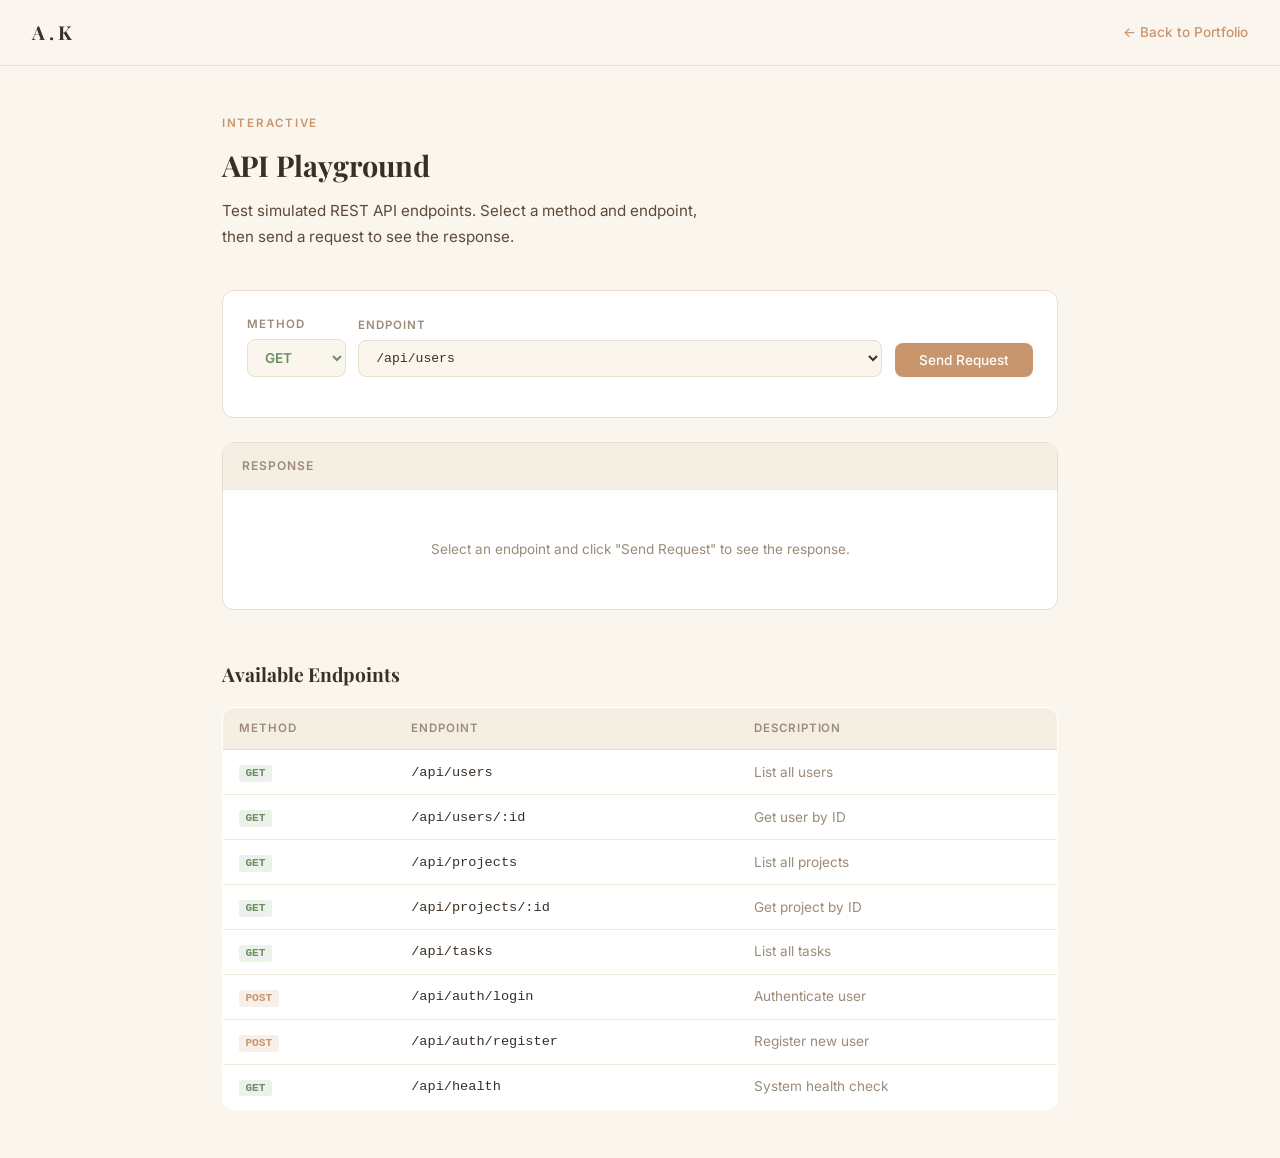
==== api-playground.html @ 0a369c29 "api ground for api" ====
<!DOCTYPE html>
<html lang="en">
<head>
  <meta charset="UTF-8" />
  <meta name="viewport" content="width=device-width, initial-scale=1.0" />
  <title>API Playground — Asit Kumar</title>
  <meta name="description" content="Interactive API playground simulating backend endpoints." />
  <meta name="theme-color" content="#C8956C" />

  <link rel="icon" type="image/png" sizes="32x32" href="assets/faviconlogo.png" />
  <link rel="preconnect" href="https://fonts.googleapis.com" />
  <link rel="preconnect" href="https://fonts.gstatic.com" crossorigin />
  <link href="https://fonts.googleapis.com/css2?family=Playfair+Display:wght@400;600;700&family=Inter:wght@300;400;500;600;700&display=swap" rel="stylesheet" />

  <style>
    :root {
      --cream: #FAF6EE;
      --ivory: #F8F1E4;
      --bg-primary: #FAF6EE;
      --bg-cream: #F5EFE3;
      --text-primary: #3B2F25;
      --text-secondary: #5C4A3A;
      --text-muted: #9C8B7A;
      --accent: #C8956C;
      --accent-hover: #A87650;
      --border: #E8DFD1;
      --border-light: #F0E9DC;
      --green: #6B8F5E;
      --red: #C75B5B;
      --yellow: #D4A843;
      --shadow-sm: 0 1px 3px rgba(92, 64, 51, 0.06);
      --shadow-md: 0 4px 12px rgba(92, 64, 51, 0.08);
      --radius: 12px;
      --radius-sm: 8px;
      --font-heading: 'Playfair Display', Georgia, serif;
      --font-body: 'Inter', -apple-system, BlinkMacSystemFont, sans-serif;
      --font-mono: 'SF Mono', 'Cascadia Code', 'Fira Code', monospace;
    }

    *, *::before, *::after { margin: 0; padding: 0; box-sizing: border-box; }

    body {
      background: var(--bg-primary);
      color: var(--text-primary);
      font-family: var(--font-body);
      line-height: 1.7;
      -webkit-font-smoothing: antialiased;
    }

    /* Nav */
    .nav {
      display: flex;
      justify-content: space-between;
      align-items: center;
      padding: 1rem 2rem;
      border-bottom: 1px solid var(--border);
      background: rgba(250, 246, 238, 0.9);
      backdrop-filter: blur(12px);
      position: sticky;
      top: 0;
      z-index: 10;
    }

    .nav-logo {
      font-family: var(--font-heading);
      font-weight: 700;
      font-size: 1.2rem;
      color: var(--text-primary);
      text-decoration: none;
    }

    .nav-back {
      font-size: 0.85rem;
      color: var(--accent);
      text-decoration: none;
      font-weight: 500;
      transition: color 0.2s;
    }

    .nav-back:hover { color: var(--accent-hover); }

    /* Layout */
    .container {
      max-width: 900px;
      margin: 0 auto;
      padding: 3rem 2rem;
    }

    .page-title {
      font-family: var(--font-heading);
      font-size: 1.8rem;
      margin-bottom: 0.5rem;
    }

    .page-desc {
      color: var(--text-secondary);
      font-size: 0.95rem;
      margin-bottom: 2.5rem;
      max-width: 500px;
    }

    .page-label {
      font-size: 0.72rem;
      font-weight: 600;
      letter-spacing: 0.15em;
      text-transform: uppercase;
      color: var(--accent);
      margin-bottom: 0.5rem;
    }

    /* Playground */
    .playground {
      display: grid;
      grid-template-columns: 1fr;
      gap: 1.5rem;
    }

    .controls {
      background: #fff;
      border: 1px solid var(--border);
      border-radius: var(--radius);
      padding: 1.5rem;
    }

    .controls-row {
      display: flex;
      gap: 0.8rem;
      margin-bottom: 1rem;
      flex-wrap: wrap;
      align-items: flex-end;
    }

    .control-group {
      display: flex;
      flex-direction: column;
      gap: 0.3rem;
    }

    .control-group label {
      font-size: 0.72rem;
      font-weight: 600;
      color: var(--text-muted);
      text-transform: uppercase;
      letter-spacing: 0.08em;
    }

    .method-select {
      padding: 0.55rem 0.8rem;
      border: 1px solid var(--border);
      border-radius: var(--radius-sm);
      background: var(--bg-primary);
      font-family: var(--font-body);
      font-size: 0.85rem;
      font-weight: 600;
      color: var(--green);
      outline: none;
      cursor: pointer;
      min-width: 90px;
    }

    .method-select:focus { border-color: var(--accent); }

    .endpoint-select {
      padding: 0.55rem 0.8rem;
      border: 1px solid var(--border);
      border-radius: var(--radius-sm);
      background: var(--bg-primary);
      font-family: var(--font-mono);
      font-size: 0.82rem;
      color: var(--text-primary);
      outline: none;
      cursor: pointer;
      flex: 1;
      min-width: 220px;
    }

    .endpoint-select:focus { border-color: var(--accent); }

    .send-btn {
      padding: 0.55rem 1.5rem;
      background: var(--accent);
      color: #fff;
      border: none;
      border-radius: var(--radius-sm);
      font-family: var(--font-body);
      font-size: 0.85rem;
      font-weight: 500;
      cursor: pointer;
      transition: background 0.2s;
    }

    .send-btn:hover { background: var(--accent-hover); }
    .send-btn:disabled { opacity: 0.6; cursor: not-allowed; }

    /* Request Body */
    .body-section {
      margin-top: 0.5rem;
    }

    .body-section label {
      display: block;
      font-size: 0.72rem;
      font-weight: 600;
      color: var(--text-muted);
      text-transform: uppercase;
      letter-spacing: 0.08em;
      margin-bottom: 0.3rem;
    }

    .body-textarea {
      width: 100%;
      min-height: 80px;
      padding: 0.8rem;
      border: 1px solid var(--border);
      border-radius: var(--radius-sm);
      background: var(--bg-primary);
      font-family: var(--font-mono);
      font-size: 0.8rem;
      color: var(--text-primary);
      resize: vertical;
      outline: none;
      line-height: 1.5;
    }

    .body-textarea:focus { border-color: var(--accent); }

    /* Response */
    .response-panel {
      background: #fff;
      border: 1px solid var(--border);
      border-radius: var(--radius);
      overflow: hidden;
    }

    .response-header {
      display: flex;
      justify-content: space-between;
      align-items: center;
      padding: 0.8rem 1.2rem;
      border-bottom: 1px solid var(--border-light);
      background: var(--bg-cream);
    }

    .response-header-label {
      font-size: 0.75rem;
      font-weight: 600;
      color: var(--text-muted);
      text-transform: uppercase;
      letter-spacing: 0.08em;
    }

    .response-meta {
      display: flex;
      gap: 0.8rem;
      align-items: center;
    }

    .status-code {
      font-size: 0.75rem;
      font-weight: 700;
      padding: 0.15rem 0.5rem;
      border-radius: 4px;
      font-family: var(--font-mono);
    }

    .status-2xx { background: rgba(107, 143, 94, 0.12); color: var(--green); }
    .status-4xx { background: rgba(212, 168, 67, 0.12); color: var(--yellow); }
    .status-5xx { background: rgba(199, 91, 91, 0.12); color: var(--red); }

    .response-time {
      font-size: 0.72rem;
      color: var(--text-muted);
      font-family: var(--font-mono);
    }

    .response-body {
      padding: 1.2rem;
      max-height: 400px;
      overflow-y: auto;
    }

    .response-body pre {
      font-family: var(--font-mono);
      font-size: 0.8rem;
      line-height: 1.6;
      color: var(--text-primary);
      white-space: pre-wrap;
      word-break: break-all;
    }

    .response-empty {
      padding: 3rem 1.5rem;
      text-align: center;
      color: var(--text-muted);
      font-size: 0.85rem;
    }

    /* JSON Syntax */
    .json-key { color: var(--accent-hover); }
    .json-string { color: var(--green); }
    .json-number { color: #8B6FC0; }
    .json-bool { color: var(--red); }
    .json-null { color: var(--text-muted); }

    /* Endpoints List */
    .endpoints-list {
      margin-top: 3rem;
    }

    .endpoints-title {
      font-family: var(--font-heading);
      font-size: 1.2rem;
      margin-bottom: 1rem;
    }

    .endpoint-table {
      width: 100%;
      border: 1px solid var(--border);
      border-radius: var(--radius);
      overflow: hidden;
      border-collapse: collapse;
      background: #fff;
    }

    .endpoint-table th {
      text-align: left;
      padding: 0.7rem 1rem;
      background: var(--bg-cream);
      font-size: 0.72rem;
      font-weight: 600;
      color: var(--text-muted);
      text-transform: uppercase;
      letter-spacing: 0.08em;
      border-bottom: 1px solid var(--border);
    }

    .endpoint-table td {
      padding: 0.65rem 1rem;
      border-bottom: 1px solid var(--border-light);
      font-size: 0.85rem;
    }

    .endpoint-table tr:last-child td { border-bottom: none; }

    .method-badge {
      font-size: 0.7rem;
      font-weight: 700;
      padding: 0.15rem 0.4rem;
      border-radius: 3px;
      font-family: var(--font-mono);
    }

    .method-get { background: rgba(107, 143, 94, 0.12); color: var(--green); }
    .method-post { background: rgba(200, 149, 108, 0.15); color: var(--accent); }
    .method-put { background: rgba(139, 111, 192, 0.12); color: #8B6FC0; }
    .method-delete { background: rgba(199, 91, 91, 0.12); color: var(--red); }

    .endpoint-path {
      font-family: var(--font-mono);
      font-size: 0.82rem;
      color: var(--text-primary);
    }

    .endpoint-desc {
      color: var(--text-muted);
      font-size: 0.82rem;
    }

    /* Loading */
    .loading-dots::after {
      content: '';
      animation: dots 1.2s steps(4) infinite;
    }

    @keyframes dots {
      0% { content: ''; }
      25% { content: '.'; }
      50% { content: '..'; }
      75% { content: '...'; }
    }

    /* Responsive */
    @media (max-width: 600px) {
      .container { padding: 2rem 1.2rem; }
      .controls-row { flex-direction: column; }
      .endpoint-select { min-width: 100%; }
      .endpoint-table { font-size: 0.8rem; }
      .endpoint-table th, .endpoint-table td { padding: 0.5rem 0.6rem; }
    }
  </style>
</head>
<body>

  <nav class="nav">
    <a href="index.html" class="nav-logo">A . K</a>
    <a href="index.html" class="nav-back">&larr; Back to Portfolio</a>
  </nav>

  <div class="container">
    <p class="page-label">Interactive</p>
    <h1 class="page-title">API Playground</h1>
    <p class="page-desc">Test simulated REST API endpoints. Select a method and endpoint, then send a request to see the response.</p>

    <div class="playground">
      <!-- Controls -->
      <div class="controls">
        <div class="controls-row">
          <div class="control-group">
            <label for="api-method">Method</label>
            <select id="api-method" class="method-select">
              <option value="GET">GET</option>
              <option value="POST">POST</option>
              <option value="PUT">PUT</option>
              <option value="DELETE">DELETE</option>
            </select>
          </div>
          <div class="control-group" style="flex:1;">
            <label for="api-endpoint">Endpoint</label>
            <select id="api-endpoint" class="endpoint-select">
              <option value="/api/users">/api/users</option>
              <option value="/api/users/:id">/api/users/:id</option>
              <option value="/api/projects">/api/projects</option>
              <option value="/api/projects/:id">/api/projects/:id</option>
              <option value="/api/tasks">/api/tasks</option>
              <option value="/api/auth/login">/api/auth/login</option>
              <option value="/api/auth/register">/api/auth/register</option>
              <option value="/api/health">/api/health</option>
            </select>
          </div>
          <button class="send-btn" id="send-btn">Send Request</button>
        </div>
        <div class="body-section" id="body-section" style="display:none;">
          <label for="request-body">Request Body (JSON)</label>
          <textarea class="body-textarea" id="request-body" placeholder='{ "key": "value" }'></textarea>
        </div>
      </div>

      <!-- Response -->
      <div class="response-panel">
        <div class="response-header">
          <span class="response-header-label">Response</span>
          <div class="response-meta" id="response-meta" style="display:none;">
            <span class="status-code" id="status-code"></span>
            <span class="response-time" id="response-time"></span>
          </div>
        </div>
        <div id="response-body">
          <div class="response-empty" id="response-empty">
            Select an endpoint and click "Send Request" to see the response.
          </div>
        </div>
      </div>
    </div>

    <!-- Available Endpoints -->
    <div class="endpoints-list">
      <h2 class="endpoints-title">Available Endpoints</h2>
      <table class="endpoint-table">
        <thead>
          <tr>
            <th>Method</th>
            <th>Endpoint</th>
            <th>Description</th>
          </tr>
        </thead>
        <tbody>
          <tr>
            <td><span class="method-badge method-get">GET</span></td>
            <td class="endpoint-path">/api/users</td>
            <td class="endpoint-desc">List all users</td>
          </tr>
          <tr>
            <td><span class="method-badge method-get">GET</span></td>
            <td class="endpoint-path">/api/users/:id</td>
            <td class="endpoint-desc">Get user by ID</td>
          </tr>
          <tr>
            <td><span class="method-badge method-get">GET</span></td>
            <td class="endpoint-path">/api/projects</td>
            <td class="endpoint-desc">List all projects</td>
          </tr>
          <tr>
            <td><span class="method-badge method-get">GET</span></td>
            <td class="endpoint-path">/api/projects/:id</td>
            <td class="endpoint-desc">Get project by ID</td>
          </tr>
          <tr>
            <td><span class="method-badge method-get">GET</span></td>
            <td class="endpoint-path">/api/tasks</td>
            <td class="endpoint-desc">List all tasks</td>
          </tr>
          <tr>
            <td><span class="method-badge method-post">POST</span></td>
            <td class="endpoint-path">/api/auth/login</td>
            <td class="endpoint-desc">Authenticate user</td>
          </tr>
          <tr>
            <td><span class="method-badge method-post">POST</span></td>
            <td class="endpoint-path">/api/auth/register</td>
            <td class="endpoint-desc">Register new user</td>
          </tr>
          <tr>
            <td><span class="method-badge method-get">GET</span></td>
            <td class="endpoint-path">/api/health</td>
            <td class="endpoint-desc">System health check</td>
          </tr>
        </tbody>
      </table>
    </div>
  </div>

  <script>
    (function() {
      'use strict';

      const methodSelect = document.getElementById('api-method');
      const endpointSelect = document.getElementById('api-endpoint');
      const sendBtn = document.getElementById('send-btn');
      const bodySection = document.getElementById('body-section');
      const requestBody = document.getElementById('request-body');
      const responseBody = document.getElementById('response-body');
      const responseMeta = document.getElementById('response-meta');
      const statusCodeEl = document.getElementById('status-code');
      const responseTimeEl = document.getElementById('response-time');
      const responseEmpty = document.getElementById('response-empty');

      // Show body textarea for POST/PUT
      methodSelect.addEventListener('change', () => {
        const method = methodSelect.value;
        bodySection.style.display = (method === 'POST' || method === 'PUT') ? 'block' : 'none';
      });

      // Simulated responses
      const mockData = {
        'GET /api/users': {
          status: 200,
          body: {
            success: true,
            count: 3,
            data: [
              { _id: "64a1b2c3d4e5f6a7b8c9d0e1", name: "Asit Kumar", email: "asit@example.com", role: "admin" },
              { _id: "64a1b2c3d4e5f6a7b8c9d0e2", name: "Priya Sharma", email: "priya@example.com", role: "user" },
              { _id: "64a1b2c3d4e5f6a7b8c9d0e3", name: "Rahul Singh", email: "rahul@example.com", role: "user" }
            ]
          }
        },
        'GET /api/users/:id': {
          status: 200,
          body: {
            success: true,
            data: { _id: "64a1b2c3d4e5f6a7b8c9d0e1", name: "Asit Kumar", email: "asit@example.com", role: "admin", createdAt: "2025-06-15T10:30:00.000Z" }
          }
        },
        'GET /api/projects': {
          status: 200,
          body: {
            success: true,
            count: 2,
            data: [
              { _id: "p001", title: "Task Management System", status: "active", owner: "64a1b2c3d4e5f6a7b8c9d0e1" },
              { _id: "p002", title: "EchoSphere Chat", status: "active", owner: "64a1b2c3d4e5f6a7b8c9d0e1" }
            ]
          }
        },
        'GET /api/projects/:id': {
          status: 200,
          body: {
            success: true,
            data: { _id: "p001", title: "Task Management System", description: "A scalable project management backend", status: "active", owner: "64a1b2c3d4e5f6a7b8c9d0e1", createdAt: "2025-08-10T08:00:00.000Z" }
          }
        },
        'GET /api/tasks': {
          status: 200,
          body: {
            success: true,
            count: 3,
            data: [
              { _id: "t001", title: "Setup JWT middleware", project: "p001", assignee: "64a1b2c3d4e5f6a7b8c9d0e1", priority: "high", status: "done" },
              { _id: "t002", title: "Write unit tests", project: "p001", assignee: "64a1b2c3d4e5f6a7b8c9d0e2", priority: "medium", status: "in_progress" },
              { _id: "t003", title: "Deploy to production", project: "p001", assignee: "64a1b2c3d4e5f6a7b8c9d0e1", priority: "high", status: "todo" }
            ]
          }
        },
        'POST /api/auth/login': {
          status: 200,
          body: {
            success: true,
            token: "eyJhbGciOiJIUzI1NiIsInR5cCI6IkpXVCJ9.eyJpZCI6IjY0YTFiMmMzZDRlNWY2YTdiOGM5ZDBlMSIsInJvbGUiOiJhZG1pbiIsImlhdCI6MTcwOTEyMzQ1Nn0.simulated_signature",
            user: { _id: "64a1b2c3d4e5f6a7b8c9d0e1", name: "Asit Kumar", role: "admin" }
          }
        },
        'POST /api/auth/register': {
          status: 201,
          body: {
            success: true,
            message: "User registered successfully",
            data: { _id: "64a1b2c3d4e5f6a7b8c9d0e4", name: "New User", email: "newuser@example.com", role: "user" }
          }
        },
        'GET /api/health': {
          status: 200,
          body: {
            status: "healthy",
            uptime: "72h 14m 32s",
            database: "connected",
            cache: "operational",
            timestamp: new Date().toISOString()
          }
        }
      };

      // Fallback responses for wrong methods
      const methodNotAllowed = {
        status: 405,
        body: { success: false, error: "Method Not Allowed" }
      };

      const notFound = {
        status: 404,
        body: { success: false, error: "Endpoint not found" }
      };

      function syntaxHighlight(json) {
        const str = JSON.stringify(json, null, 2);
        return str.replace(/("(\\u[a-zA-Z0-9]{4}|\\[^u]|[^\\"])*"(\s*:)?|\b(true|false|null)\b|-?\d+(?:\.\d*)?(?:[eE][+\-]?\d+)?)/g, function(match) {
          let cls = 'json-number';
          if (/^"/.test(match)) {
            if (/:$/.test(match)) {
              cls = 'json-key';
            } else {
              cls = 'json-string';
            }
          } else if (/true|false/.test(match)) {
            cls = 'json-bool';
          } else if (/null/.test(match)) {
            cls = 'json-null';
          }
          return '<span class="' + cls + '">' + match + '</span>';
        });
      }

      function getStatusClass(code) {
        if (code >= 200 && code < 300) return 'status-2xx';
        if (code >= 400 && code < 500) return 'status-4xx';
        return 'status-5xx';
      }

      sendBtn.addEventListener('click', () => {
        const method = methodSelect.value;
        const endpoint = endpointSelect.value;
        const key = method + ' ' + endpoint;

        sendBtn.disabled = true;
        sendBtn.textContent = 'Sending';
        responseBody.innerHTML = '<div class="response-empty"><span class="loading-dots">Processing request</span></div>';
        responseMeta.style.display = 'none';

        // Simulate network delay
        const delay = Math.floor(Math.random() * 300) + 100;

        setTimeout(() => {
          let response = mockData[key];

          if (!response) {
            // Check if endpoint exists with different method
            const getKey = 'GET ' + endpoint;
            const postKey = 'POST ' + endpoint;
            if (mockData[getKey] || mockData[postKey]) {
              response = methodNotAllowed;
            } else {
              response = notFound;
            }
          }

          const { status, body } = response;

          // Update status
          statusCodeEl.textContent = status;
          statusCodeEl.className = 'status-code ' + getStatusClass(status);
          responseTimeEl.textContent = delay + 'ms';
          responseMeta.style.display = 'flex';

          // Update body
          responseBody.innerHTML = '<div class="response-body"><pre>' + syntaxHighlight(body) + '</pre></div>';

          sendBtn.disabled = false;
          sendBtn.textContent = 'Send Request';
        }, delay);
      });

    })();
  </script>
</body>
</html>
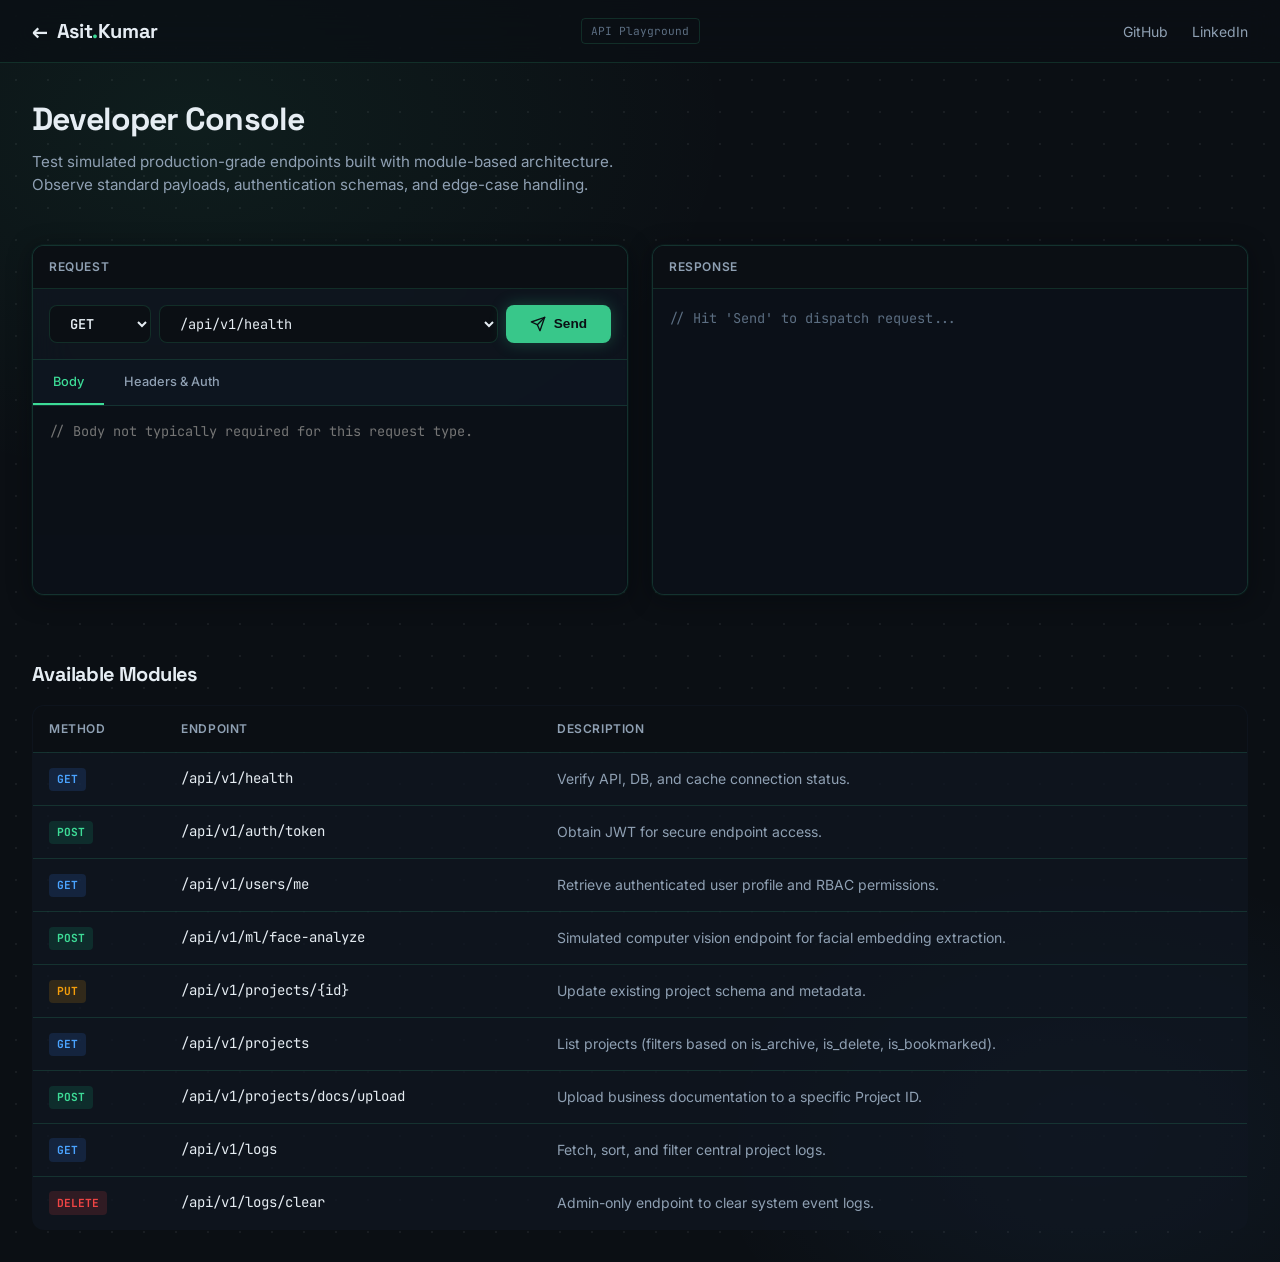
==== commit 1d824dfb: "Update api-playground.html chnages in the  api playground" ====
--- a/api-playground.html
+++ b/api-playground.html
@@ -1,50 +1,91 @@
 <!DOCTYPE html>
 <html lang="en">
+
 <head>
   <meta charset="UTF-8" />
   <meta name="viewport" content="width=device-width, initial-scale=1.0" />
   <title>API Playground — Asit Kumar</title>
-  <meta name="description" content="Interactive API playground simulating backend endpoints." />
-  <meta name="theme-color" content="#C8956C" />
-
-  <link rel="icon" type="image/png" sizes="32x32" href="assets/faviconlogo.png" />
+  <meta name="description"
+    content="Advanced interactive API playground simulating production-grade backend endpoints." />
+  <meta name="theme-color" content="#09090b" />
+  <meta name="color-scheme" content="dark" />
+
   <link rel="preconnect" href="https://fonts.googleapis.com" />
   <link rel="preconnect" href="https://fonts.gstatic.com" crossorigin />
-  <link href="https://fonts.googleapis.com/css2?family=Playfair+Display:wght@400;600;700&family=Inter:wght@300;400;500;600;700&display=swap" rel="stylesheet" />
+  <link
+    href="https://fonts.googleapis.com/css2?family=Inter:wght@400;500;600&family=JetBrains+Mono:wght@400;500&family=Space+Grotesk:wght@500;600;700&display=swap"
+    rel="stylesheet" />
 
   <style>
     :root {
-      --cream: #FAF6EE;
-      --ivory: #F8F1E4;
-      --bg-primary: #FAF6EE;
-      --bg-cream: #F5EFE3;
-      --text-primary: #3B2F25;
-      --text-secondary: #5C4A3A;
-      --text-muted: #9C8B7A;
-      --accent: #C8956C;
-      --accent-hover: #A87650;
-      --border: #E8DFD1;
-      --border-light: #F0E9DC;
-      --green: #6B8F5E;
-      --red: #C75B5B;
-      --yellow: #D4A843;
-      --shadow-sm: 0 1px 3px rgba(92, 64, 51, 0.06);
-      --shadow-md: 0 4px 12px rgba(92, 64, 51, 0.08);
+      --bg-base: #0B0F14;
+      --bg-surface: rgba(15, 22, 32, 0.75);
+      --bg-surface-hover: rgba(15, 22, 32, 0.9);
+      --bg-panel: rgba(11, 15, 20, 0.6);
+
+      --text-main: #E6EDF3;
+      --text-muted: #8FA0B3;
+      --text-subtle: #5C6E82;
+
+      --border-color: rgba(61,220,151,0.15);
+      --border-highlight: rgba(61,220,151,0.3);
+
+      --accent: #3DDC97;
+      --accent-hover: #32B87D;
+      --accent-glow: rgba(61,220,151,0.25);
+
+      --get: #4AA3FF;
+      --post: #3DDC97;
+      --put: #F59E0B;
+      --delete: #EF4444;
+
+      --font-sans: 'Inter', sans-serif;
+      --font-display: 'Space Grotesk', sans-serif;
+      --font-mono: 'JetBrains Mono', monospace;
+
       --radius: 12px;
       --radius-sm: 8px;
-      --font-heading: 'Playfair Display', Georgia, serif;
-      --font-body: 'Inter', -apple-system, BlinkMacSystemFont, sans-serif;
-      --font-mono: 'SF Mono', 'Cascadia Code', 'Fira Code', monospace;
-    }
-
-    *, *::before, *::after { margin: 0; padding: 0; box-sizing: border-box; }
+    }
+
+    * {
+      margin: 0;
+      padding: 0;
+      box-sizing: border-box;
+    }
 
     body {
-      background: var(--bg-primary);
-      color: var(--text-primary);
-      font-family: var(--font-body);
-      line-height: 1.7;
+      background-color: var(--bg-base);
+      color: var(--text-main);
+      font-family: var(--font-sans);
+      line-height: 1.5;
       -webkit-font-smoothing: antialiased;
+      background-image:
+        radial-gradient(ellipse 900px 600px at 15% 10%, rgba(61,220,151,0.07) 0%, transparent 60%),
+        radial-gradient(ellipse 700px 500px at 85% 90%, rgba(74,163,255,0.07) 0%, transparent 55%),
+        radial-gradient(circle 1px at center, rgba(255,255,255,0.06) 1px, transparent 0);
+      background-size: auto, auto, 32px 32px;
+      min-height: 100vh;
+      display: flex;
+      flex-direction: column;
+    }
+
+    /* Custom Scrollbar */
+    ::-webkit-scrollbar {
+      width: 8px;
+      height: 8px;
+    }
+
+    ::-webkit-scrollbar-track {
+      background: var(--bg-base);
+    }
+
+    ::-webkit-scrollbar-thumb {
+      background: var(--border-color);
+      border-radius: 4px;
+    }
+
+    ::-webkit-scrollbar-thumb:hover {
+      background: var(--border-highlight);
     }
 
     /* Nav */
@@ -53,409 +94,536 @@
       justify-content: space-between;
       align-items: center;
       padding: 1rem 2rem;
-      border-bottom: 1px solid var(--border);
-      background: rgba(250, 246, 238, 0.9);
-      backdrop-filter: blur(12px);
+      border-bottom: 1px solid var(--border-color);
+      background: rgba(11, 15, 20, 0.7);
+      backdrop-filter: blur(16px);
+      -webkit-backdrop-filter: blur(16px);
       position: sticky;
       top: 0;
-      z-index: 10;
+      z-index: 50;
     }
 
     .nav-logo {
-      font-family: var(--font-heading);
+      font-family: var(--font-display);
       font-weight: 700;
-      font-size: 1.2rem;
-      color: var(--text-primary);
+      font-size: 1.25rem;
+      color: var(--text-main);
       text-decoration: none;
-    }
-
-    .nav-back {
+      letter-spacing: -0.02em;
+    }
+
+    .nav-logo span {
+      color: var(--accent);
+    }
+
+    .nav-links {
+      display: flex;
+      gap: 1.5rem;
+      align-items: center;
+    }
+
+    .nav-link {
+      color: var(--text-muted);
+      text-decoration: none;
+      font-size: 0.875rem;
+      transition: color 0.2s;
+    }
+
+    .nav-link:hover {
+      color: var(--text-main);
+    }
+
+    /* Main Layout */
+    .container {
+      flex: 1;
+      max-width: 1400px;
+      margin: 0 auto;
+      padding: 2rem;
+      width: 100%;
+      display: flex;
+      flex-direction: column;
+      gap: 2rem;
+    }
+
+    .header-section {
+      margin-bottom: 1rem;
+    }
+
+    .title {
+      font-family: var(--font-display);
+      font-size: 2rem;
+      font-weight: 700;
+      margin-bottom: 0.5rem;
+      letter-spacing: -0.03em;
+    }
+
+    .subtitle {
+      color: var(--text-muted);
+      font-size: 0.95rem;
+      max-width: 600px;
+    }
+
+    /* Workspace Grid */
+    .workspace {
+      display: grid;
+      grid-template-columns: repeat(auto-fit, minmax(320px, 1fr));
+      gap: 1.5rem;
+      align-items: stretch;
+    }
+
+    .panel {
+      background: var(--bg-surface);
+      backdrop-filter: blur(20px);
+      -webkit-backdrop-filter: blur(20px);
+      border: 1px solid var(--border-color);
+      border-radius: var(--radius);
+      display: flex;
+      flex-direction: column;
+      overflow: hidden;
+      box-shadow: 0 4px 24px rgba(2,6,12,0.45), 0 0 0 1px rgba(61,220,151,0.06);
+      transition: transform 0.25s ease, box-shadow 0.25s ease;
+    }
+
+    .panel:hover {
+      box-shadow: 0 8px 32px rgba(2,6,12,0.6), 0 0 0 1px rgba(61,220,151,0.12);
+    }
+
+    .panel-header {
+      padding: 0.75rem 1rem;
+      border-bottom: 1px solid var(--border-color);
+      background: var(--bg-base);
+      display: flex;
+      justify-content: space-between;
+      align-items: center;
+    }
+
+    .panel-title {
+      font-size: 0.75rem;
+      font-weight: 600;
+      text-transform: uppercase;
+      letter-spacing: 0.05em;
+      color: var(--text-muted);
+    }
+
+    /* Request Panel */
+    .req-bar {
+      display: flex;
+      flex-wrap: wrap;
+      padding: 1rem;
+      gap: 0.5rem;
+      border-bottom: 1px solid var(--border-color);
+    }
+
+    .method-select {
+      background: var(--bg-base);
+      color: var(--text-main);
+      border: 1px solid var(--border-color);
+      padding: 0.5rem 1rem;
+      border-radius: var(--radius-sm);
+      font-family: var(--font-mono);
+      font-weight: 600;
       font-size: 0.85rem;
-      color: var(--accent);
-      text-decoration: none;
-      font-weight: 500;
-      transition: color 0.2s;
-    }
-
-    .nav-back:hover { color: var(--accent-hover); }
-
-    /* Layout */
-    .container {
-      max-width: 900px;
-      margin: 0 auto;
-      padding: 3rem 2rem;
-    }
-
-    .page-title {
-      font-family: var(--font-heading);
-      font-size: 1.8rem;
-      margin-bottom: 0.5rem;
-    }
-
-    .page-desc {
-      color: var(--text-secondary);
-      font-size: 0.95rem;
-      margin-bottom: 2.5rem;
-      max-width: 500px;
-    }
-
-    .page-label {
-      font-size: 0.72rem;
-      font-weight: 600;
-      letter-spacing: 0.15em;
-      text-transform: uppercase;
-      color: var(--accent);
-      margin-bottom: 0.5rem;
-    }
-
-    /* Playground */
-    .playground {
-      display: grid;
-      grid-template-columns: 1fr;
-      gap: 1.5rem;
-    }
-
-    .controls {
-      background: #fff;
-      border: 1px solid var(--border);
-      border-radius: var(--radius);
-      padding: 1.5rem;
-    }
-
-    .controls-row {
-      display: flex;
-      gap: 0.8rem;
-      margin-bottom: 1rem;
-      flex-wrap: wrap;
-      align-items: flex-end;
-    }
-
-    .control-group {
-      display: flex;
-      flex-direction: column;
-      gap: 0.3rem;
-    }
-
-    .control-group label {
-      font-size: 0.72rem;
-      font-weight: 600;
-      color: var(--text-muted);
-      text-transform: uppercase;
-      letter-spacing: 0.08em;
-    }
-
-    .method-select {
-      padding: 0.55rem 0.8rem;
-      border: 1px solid var(--border);
-      border-radius: var(--radius-sm);
-      background: var(--bg-primary);
-      font-family: var(--font-body);
-      font-size: 0.85rem;
-      font-weight: 600;
-      color: var(--green);
       outline: none;
       cursor: pointer;
-      min-width: 90px;
-    }
-
-    .method-select:focus { border-color: var(--accent); }
+    }
+
+    .method-select:focus {
+      border-color: var(--accent);
+    }
 
     .endpoint-select {
-      padding: 0.55rem 0.8rem;
-      border: 1px solid var(--border);
+      flex: 1;
+      background: var(--bg-base);
+      color: var(--text-main);
+      border: 1px solid var(--border-color);
+      padding: 0.5rem 1rem;
       border-radius: var(--radius-sm);
-      background: var(--bg-primary);
       font-family: var(--font-mono);
-      font-size: 0.82rem;
-      color: var(--text-primary);
+      font-size: 0.85rem;
       outline: none;
       cursor: pointer;
+    }
+
+    .endpoint-select:focus {
+      border-color: var(--accent);
+      box-shadow: 0 0 0 2px var(--accent-glow);
+    }
+
+    .btn-send {
+      background: color-mix(in srgb, var(--accent) 90%, transparent);
+      color: #0B0F14;
+      border: none;
+      padding: 0 1.5rem;
+      border-radius: var(--radius-sm);
+      font-weight: 700;
+      font-size: 0.85rem;
+      cursor: pointer;
+      transition: all 0.2s ease;
+      display: flex;
+      align-items: center;
+      gap: 0.5rem;
+      box-shadow: 0 0 16px var(--accent-glow);
+    }
+
+    .btn-send:hover {
+      background: var(--accent);
+      box-shadow: 0 0 24px rgba(61,220,151,0.4);
+      transform: translateY(-1px);
+    }
+
+    .btn-send:disabled {
+      opacity: 0.7;
+      cursor: not-allowed;
+    }
+
+    /* Tabs */
+    .tabs {
+      display: flex;
+      border-bottom: 1px solid var(--border-color);
+      background: var(--bg-surface);
+    }
+
+    .tab {
+      padding: 0.75rem 1.25rem;
+      font-size: 0.8rem;
+      color: var(--text-muted);
+      cursor: pointer;
+      border-bottom: 2px solid transparent;
+      transition: all 0.2s;
+      font-weight: 500;
+    }
+
+    .tab.active {
+      color: var(--accent);
+      border-bottom-color: var(--accent);
+    }
+
+    .tab:hover:not(.active) {
+      color: var(--text-main);
+    }
+
+    .tab-content {
+      padding: 1rem;
       flex: 1;
-      min-width: 220px;
-    }
-
-    .endpoint-select:focus { border-color: var(--accent); }
-
-    .send-btn {
-      padding: 0.55rem 1.5rem;
-      background: var(--accent);
-      color: #fff;
+      display: none;
+      background: var(--bg-panel);
+    }
+
+    .tab-content.active {
+      display: block;
+    }
+
+    .editor {
+      width: 100%;
+      height: 150px;
+      background: transparent;
+      color: var(--text-main);
       border: none;
+      font-family: var(--font-mono);
+      font-size: 0.85rem;
+      resize: none;
+      outline: none;
+    }
+
+    /* Auth Input */
+    .auth-row {
+      display: flex;
+      align-items: center;
+      gap: 1rem;
+      margin-bottom: 0.5rem;
+    }
+
+    .auth-row label {
+      font-size: 0.8rem;
+      color: var(--text-muted);
+      font-family: var(--font-mono);
+    }
+
+    .auth-input {
+      flex: 1;
+      background: var(--bg-surface);
+      border: 1px solid var(--border-color);
+      padding: 0.5rem;
       border-radius: var(--radius-sm);
-      font-family: var(--font-body);
-      font-size: 0.85rem;
-      font-weight: 500;
-      cursor: pointer;
-      transition: background 0.2s;
-    }
-
-    .send-btn:hover { background: var(--accent-hover); }
-    .send-btn:disabled { opacity: 0.6; cursor: not-allowed; }
-
-    /* Request Body */
-    .body-section {
-      margin-top: 0.5rem;
-    }
-
-    .body-section label {
-      display: block;
-      font-size: 0.72rem;
-      font-weight: 600;
-      color: var(--text-muted);
-      text-transform: uppercase;
-      letter-spacing: 0.08em;
-      margin-bottom: 0.3rem;
-    }
-
-    .body-textarea {
-      width: 100%;
-      min-height: 80px;
-      padding: 0.8rem;
-      border: 1px solid var(--border);
-      border-radius: var(--radius-sm);
-      background: var(--bg-primary);
+      color: var(--text-main);
       font-family: var(--font-mono);
       font-size: 0.8rem;
-      color: var(--text-primary);
-      resize: vertical;
       outline: none;
-      line-height: 1.5;
-    }
-
-    .body-textarea:focus { border-color: var(--accent); }
-
-    /* Response */
-    .response-panel {
-      background: #fff;
-      border: 1px solid var(--border);
+    }
+
+    /* Response Panel */
+    .res-meta {
+      display: flex;
+      gap: 1rem;
+      align-items: center;
+      font-family: var(--font-mono);
+      font-size: 0.8rem;
+    }
+
+    .meta-item {
+      display: flex;
+      align-items: center;
+      gap: 0.35rem;
+    }
+
+    .meta-label {
+      color: var(--text-subtle);
+    }
+
+    .status-2xx {
+      color: var(--accent);
+    }
+
+    .status-4xx {
+      color: var(--put);
+    }
+
+    .status-5xx {
+      color: var(--delete);
+    }
+
+    .res-body {
+      padding: 1rem;
+      background: var(--bg-panel);
+      flex: 1;
+      overflow-y: auto;
+      max-height: 400px;
+    }
+
+    pre {
+      font-family: var(--font-mono);
+      font-size: 0.85rem;
+      margin: 0;
+      white-space: pre-wrap;
+      word-wrap: break-word;
+    }
+
+    /* JSON Highlighting */
+    .string {
+      color: #a5b4fc;
+    }
+
+    .number {
+      color: #fca5a5;
+    }
+
+    .boolean {
+      color: #fcd34d;
+    }
+
+    .null {
+      color: var(--text-subtle);
+    }
+
+    .key {
+      color: #86efac;
+    }
+
+    /* Endpoints Table */
+    .docs-section {
+      margin-top: 2rem;
+      overflow-x: auto;
+    }
+
+    .docs-table {
+      width: 100%;
+      border-collapse: collapse;
+      background: var(--bg-surface);
       border-radius: var(--radius);
       overflow: hidden;
-    }
-
-    .response-header {
-      display: flex;
-      justify-content: space-between;
-      align-items: center;
-      padding: 0.8rem 1.2rem;
-      border-bottom: 1px solid var(--border-light);
-      background: var(--bg-cream);
-    }
-
-    .response-header-label {
+      border: 1px solid var(--border-color);
+    }
+
+    .docs-table th,
+    .docs-table td {
+      padding: 0.875rem 1rem;
+      text-align: left;
+      border-bottom: 1px solid var(--border-color);
+    }
+
+    .docs-table th {
+      background: var(--bg-base);
       font-size: 0.75rem;
+      text-transform: uppercase;
+      letter-spacing: 0.05em;
+      color: var(--text-muted);
       font-weight: 600;
-      color: var(--text-muted);
-      text-transform: uppercase;
-      letter-spacing: 0.08em;
-    }
-
-    .response-meta {
-      display: flex;
-      gap: 0.8rem;
-      align-items: center;
-    }
-
-    .status-code {
-      font-size: 0.75rem;
-      font-weight: 700;
-      padding: 0.15rem 0.5rem;
+    }
+
+    .docs-table td {
+      font-size: 0.875rem;
+    }
+
+    .docs-table tr:last-child td {
+      border-bottom: none;
+    }
+
+    .badge {
+      display: inline-block;
+      padding: 0.2rem 0.5rem;
       border-radius: 4px;
-      font-family: var(--font-mono);
-    }
-
-    .status-2xx { background: rgba(107, 143, 94, 0.12); color: var(--green); }
-    .status-4xx { background: rgba(212, 168, 67, 0.12); color: var(--yellow); }
-    .status-5xx { background: rgba(199, 91, 91, 0.12); color: var(--red); }
-
-    .response-time {
-      font-size: 0.72rem;
-      color: var(--text-muted);
-      font-family: var(--font-mono);
-    }
-
-    .response-body {
-      padding: 1.2rem;
-      max-height: 400px;
-      overflow-y: auto;
-    }
-
-    .response-body pre {
-      font-family: var(--font-mono);
-      font-size: 0.8rem;
-      line-height: 1.6;
-      color: var(--text-primary);
-      white-space: pre-wrap;
-      word-break: break-all;
-    }
-
-    .response-empty {
-      padding: 3rem 1.5rem;
-      text-align: center;
-      color: var(--text-muted);
-      font-size: 0.85rem;
-    }
-
-    /* JSON Syntax */
-    .json-key { color: var(--accent-hover); }
-    .json-string { color: var(--green); }
-    .json-number { color: #8B6FC0; }
-    .json-bool { color: var(--red); }
-    .json-null { color: var(--text-muted); }
-
-    /* Endpoints List */
-    .endpoints-list {
-      margin-top: 3rem;
-    }
-
-    .endpoints-title {
-      font-family: var(--font-heading);
-      font-size: 1.2rem;
-      margin-bottom: 1rem;
-    }
-
-    .endpoint-table {
-      width: 100%;
-      border: 1px solid var(--border);
-      border-radius: var(--radius);
-      overflow: hidden;
-      border-collapse: collapse;
-      background: #fff;
-    }
-
-    .endpoint-table th {
-      text-align: left;
-      padding: 0.7rem 1rem;
-      background: var(--bg-cream);
-      font-size: 0.72rem;
-      font-weight: 600;
-      color: var(--text-muted);
-      text-transform: uppercase;
-      letter-spacing: 0.08em;
-      border-bottom: 1px solid var(--border);
-    }
-
-    .endpoint-table td {
-      padding: 0.65rem 1rem;
-      border-bottom: 1px solid var(--border-light);
-      font-size: 0.85rem;
-    }
-
-    .endpoint-table tr:last-child td { border-bottom: none; }
-
-    .method-badge {
       font-size: 0.7rem;
       font-weight: 700;
-      padding: 0.15rem 0.4rem;
-      border-radius: 3px;
       font-family: var(--font-mono);
     }
 
-    .method-get { background: rgba(107, 143, 94, 0.12); color: var(--green); }
-    .method-post { background: rgba(200, 149, 108, 0.15); color: var(--accent); }
-    .method-put { background: rgba(139, 111, 192, 0.12); color: #8B6FC0; }
-    .method-delete { background: rgba(199, 91, 91, 0.12); color: var(--red); }
-
-    .endpoint-path {
+    .bg-get {
+      background: rgba(59, 130, 246, 0.15);
+      color: var(--get);
+    }
+
+    .bg-post {
+      background: rgba(16, 185, 129, 0.15);
+      color: var(--post);
+    }
+
+    .bg-put {
+      background: rgba(245, 158, 11, 0.15);
+      color: var(--put);
+    }
+
+    .bg-delete {
+      background: rgba(239, 68, 68, 0.15);
+      color: var(--delete);
+    }
+
+    .path-text {
       font-family: var(--font-mono);
-      font-size: 0.82rem;
-      color: var(--text-primary);
-    }
-
-    .endpoint-desc {
+      color: var(--text-main);
+    }
+
+    .desc-text {
       color: var(--text-muted);
-      font-size: 0.82rem;
-    }
-
-    /* Loading */
-    .loading-dots::after {
-      content: '';
-      animation: dots 1.2s steps(4) infinite;
-    }
-
-    @keyframes dots {
-      0% { content: ''; }
-      25% { content: '.'; }
-      50% { content: '..'; }
-      75% { content: '...'; }
     }
 
     /* Responsive */
+    @media (max-width: 900px) {
+      .docs-table {
+        display: table;
+      }
+    }
+
     @media (max-width: 600px) {
-      .container { padding: 2rem 1.2rem; }
-      .controls-row { flex-direction: column; }
-      .endpoint-select { min-width: 100%; }
-      .endpoint-table { font-size: 0.8rem; }
-      .endpoint-table th, .endpoint-table td { padding: 0.5rem 0.6rem; }
+      .nav { padding: 0.8rem 1rem; flex-wrap: wrap; gap: 0.6rem; justify-content: center; text-align: center; }
+      .nav-logo { font-size: 1.1rem; }
+      .nav-links { width: 100%; justify-content: center; margin-top: 0.2rem; }
+      .nav > div:nth-child(2) { display: none; }
+      .container { padding: 1rem; gap: 1rem; }
+      .title { font-size: 1.5rem; }
+      .subtitle { font-size: 0.85rem; }
+      .req-bar { flex-direction: column; }
+      .method-select, .endpoint-select, .btn-send { width: 100%; font-size: 0.8rem; padding: 0.6rem; }
+      .btn-send { justify-content: center; }
+      .editor { height: 120px; font-size: 0.75rem; }
+      .tab { padding: 0.6rem 1rem; font-size: 0.75rem; }
+      .res-body { padding: 0.8rem; max-height: 300px; }
+      .workspace { gap: 1rem; }
     }
   </style>
 </head>
+
 <body>
 
-  <nav class="nav">
-    <a href="index.html" class="nav-logo">A . K</a>
-    <a href="index.html" class="nav-back">&larr; Back to Portfolio</a>
-  </nav>
+<nav class="nav">
+  <a href="index.html" class="nav-logo">&#x2190; &nbsp;Asit<span>.</span>Kumar</a>
+  <div style="display:flex;align-items:center;gap:0.5rem;">
+    <span style="font-family:var(--font-mono);font-size:0.7rem;color:var(--text-subtle);padding:0.2rem 0.6rem;border:1px solid var(--border-color);border-radius:4px;">API Playground</span>
+  </div>
+  <div class="nav-links">
+    <a href="https://github.com/Asit-14" target="_blank" rel="noopener" class="nav-link">GitHub</a>
+    <a href="https://www.linkedin.com/in/asit14/" target="_blank" rel="noopener" class="nav-link">LinkedIn</a>
+  </div>
+</nav>
 
   <div class="container">
-    <p class="page-label">Interactive</p>
-    <h1 class="page-title">API Playground</h1>
-    <p class="page-desc">Test simulated REST API endpoints. Select a method and endpoint, then send a request to see the response.</p>
-
-    <div class="playground">
-      <!-- Controls -->
-      <div class="controls">
-        <div class="controls-row">
-          <div class="control-group">
-            <label for="api-method">Method</label>
-            <select id="api-method" class="method-select">
-              <option value="GET">GET</option>
-              <option value="POST">POST</option>
-              <option value="PUT">PUT</option>
-              <option value="DELETE">DELETE</option>
-            </select>
+    <div class="header-section">
+      <h1 class="title">Developer Console</h1>
+      <p class="subtitle">Test simulated production-grade endpoints built with module-based architecture. Observe
+        standard payloads, authentication schemas, and edge-case handling.</p>
+    </div>
+
+    <div class="workspace">
+      <!-- Request Panel -->
+      <div class="panel">
+        <div class="panel-header">
+          <span class="panel-title">Request</span>
+        </div>
+        <div class="req-bar">
+          <select id="method" class="method-select">
+            <option value="GET">GET</option>
+            <option value="POST">POST</option>
+            <option value="PUT">PUT</option>
+            <option value="DELETE">DELETE</option>
+          </select>
+          <select id="endpoint" class="endpoint-select">
+            <option value="/api/v1/health">/api/v1/health</option>
+            <option value="/api/v1/auth/token">/api/v1/auth/token</option>
+            <option value="/api/v1/users/me">/api/v1/users/me</option>
+            <option value="/api/v1/projects">/api/v1/projects</option>
+            <option value="/api/v1/projects/prj_001">/api/v1/projects/prj_001</option>
+            <option value="/api/v1/projects/docs/upload">/api/v1/projects/docs/upload</option>
+            <option value="/api/v1/ml/face-analyze">/api/v1/ml/face-analyze</option>
+            <option value="/api/v1/logs">/api/v1/logs</option>
+            <option value="/api/v1/logs/clear">/api/v1/logs/clear</option>
+          </select>
+          <button id="sendBtn" class="btn-send">
+            <svg width="16" height="16" viewBox="0 0 24 24" fill="none" stroke="currentColor" stroke-width="2"
+              stroke-linecap="round" stroke-linejoin="round">
+              <path d="M22 2L11 13"></path>
+              <path d="M22 2L15 22L11 13L2 9L22 2Z"></path>
+            </svg>
+            Send
+          </button>
+        </div>
+
+        <div class="tabs">
+          <div class="tab active" data-target="body">Body</div>
+          <div class="tab" data-target="headers">Headers & Auth</div>
+        </div>
+
+        <div class="tab-content active" id="tab-body">
+          <textarea id="reqBody" class="editor"
+            placeholder="{&#10;  // Enter JSON payload here for POST/PUT requests&#10;}"></textarea>
+        </div>
+
+        <div class="tab-content" id="tab-headers">
+          <div class="auth-row">
+            <label>Authorization</label>
+            <input type="text" class="auth-input" value="Bearer simulated_jwt_token_123" placeholder="Bearer Token" />
           </div>
-          <div class="control-group" style="flex:1;">
-            <label for="api-endpoint">Endpoint</label>
-            <select id="api-endpoint" class="endpoint-select">
-              <option value="/api/users">/api/users</option>
-              <option value="/api/users/:id">/api/users/:id</option>
-              <option value="/api/projects">/api/projects</option>
-              <option value="/api/projects/:id">/api/projects/:id</option>
-              <option value="/api/tasks">/api/tasks</option>
-              <option value="/api/auth/login">/api/auth/login</option>
-              <option value="/api/auth/register">/api/auth/register</option>
-              <option value="/api/health">/api/health</option>
-            </select>
-          </div>
-          <button class="send-btn" id="send-btn">Send Request</button>
-        </div>
-        <div class="body-section" id="body-section" style="display:none;">
-          <label for="request-body">Request Body (JSON)</label>
-          <textarea class="body-textarea" id="request-body" placeholder='{ "key": "value" }'></textarea>
-        </div>
-      </div>
-
-      <!-- Response -->
-      <div class="response-panel">
-        <div class="response-header">
-          <span class="response-header-label">Response</span>
-          <div class="response-meta" id="response-meta" style="display:none;">
-            <span class="status-code" id="status-code"></span>
-            <span class="response-time" id="response-time"></span>
-          </div>
-        </div>
-        <div id="response-body">
-          <div class="response-empty" id="response-empty">
-            Select an endpoint and click "Send Request" to see the response.
+          <div class="auth-row">
+            <label>Content-Type</label>
+            <input type="text" class="auth-input" value="application/json" readonly />
           </div>
         </div>
       </div>
+
+      <!-- Response Panel -->
+      <div class="panel">
+        <div class="panel-header">
+          <span class="panel-title">Response</span>
+          <div class="res-meta" id="resMeta" style="display: none;">
+            <div class="meta-item">
+              <span class="meta-label">Status:</span>
+              <span id="resStatus" class="status-2xx">200 OK</span>
+            </div>
+            <div class="meta-item">
+              <span class="meta-label">Time:</span>
+              <span id="resTime">-- ms</span>
+            </div>
+          </div>
+        </div>
+        <div class="res-body" id="resBody">
+          <span style="color: var(--text-subtle); font-family: var(--font-mono); font-size: 0.85rem;">// Hit 'Send' to
+            dispatch request...</span>
+        </div>
+      </div>
     </div>
 
-    <!-- Available Endpoints -->
-    <div class="endpoints-list">
-      <h2 class="endpoints-title">Available Endpoints</h2>
-      <table class="endpoint-table">
+    <!-- Docs -->
+    <div class="docs-section">
+      <h2 class="title" style="font-size: 1.25rem; margin-bottom: 1rem;">Available Modules</h2>
+      <table class="docs-table">
         <thead>
           <tr>
             <th>Method</th>
@@ -465,44 +633,49 @@
         </thead>
         <tbody>
           <tr>
-            <td><span class="method-badge method-get">GET</span></td>
-            <td class="endpoint-path">/api/users</td>
-            <td class="endpoint-desc">List all users</td>
-          </tr>
-          <tr>
-            <td><span class="method-badge method-get">GET</span></td>
-            <td class="endpoint-path">/api/users/:id</td>
-            <td class="endpoint-desc">Get user by ID</td>
-          </tr>
-          <tr>
-            <td><span class="method-badge method-get">GET</span></td>
-            <td class="endpoint-path">/api/projects</td>
-            <td class="endpoint-desc">List all projects</td>
-          </tr>
-          <tr>
-            <td><span class="method-badge method-get">GET</span></td>
-            <td class="endpoint-path">/api/projects/:id</td>
-            <td class="endpoint-desc">Get project by ID</td>
-          </tr>
-          <tr>
-            <td><span class="method-badge method-get">GET</span></td>
-            <td class="endpoint-path">/api/tasks</td>
-            <td class="endpoint-desc">List all tasks</td>
-          </tr>
-          <tr>
-            <td><span class="method-badge method-post">POST</span></td>
-            <td class="endpoint-path">/api/auth/login</td>
-            <td class="endpoint-desc">Authenticate user</td>
-          </tr>
-          <tr>
-            <td><span class="method-badge method-post">POST</span></td>
-            <td class="endpoint-path">/api/auth/register</td>
-            <td class="endpoint-desc">Register new user</td>
-          </tr>
-          <tr>
-            <td><span class="method-badge method-get">GET</span></td>
-            <td class="endpoint-path">/api/health</td>
-            <td class="endpoint-desc">System health check</td>
+            <td><span class="badge bg-get">GET</span></td>
+            <td class="path-text">/api/v1/health</td>
+            <td class="desc-text">Verify API, DB, and cache connection status.</td>
+          </tr>
+          <tr>
+            <td><span class="badge bg-post">POST</span></td>
+            <td class="path-text">/api/v1/auth/token</td>
+            <td class="desc-text">Obtain JWT for secure endpoint access.</td>
+          </tr>
+          <tr>
+            <td><span class="badge bg-get">GET</span></td>
+            <td class="path-text">/api/v1/users/me</td>
+            <td class="desc-text">Retrieve authenticated user profile and RBAC permissions.</td>
+          </tr>
+          <tr>
+            <td><span class="badge bg-post">POST</span></td>
+            <td class="path-text">/api/v1/ml/face-analyze</td>
+            <td class="desc-text">Simulated computer vision endpoint for facial embedding extraction.</td>
+          </tr>
+          <tr>
+            <td><span class="badge bg-put">PUT</span></td>
+            <td class="path-text">/api/v1/projects/{id}</td>
+            <td class="desc-text">Update existing project schema and metadata.</td>
+          </tr>
+          <tr>
+            <td><span class="badge bg-get">GET</span></td>
+            <td class="path-text">/api/v1/projects</td>
+            <td class="desc-text">List projects (filters based on is_archive, is_delete, is_bookmarked).</td>
+          </tr>
+          <tr>
+            <td><span class="badge bg-post">POST</span></td>
+            <td class="path-text">/api/v1/projects/docs/upload</td>
+            <td class="desc-text">Upload business documentation to a specific Project ID.</td>
+          </tr>
+          <tr>
+            <td><span class="badge bg-get">GET</span></td>
+            <td class="path-text">/api/v1/logs</td>
+            <td class="desc-text">Fetch, sort, and filter central project logs.</td>
+          </tr>
+          <tr>
+            <td><span class="badge bg-delete">DELETE</span></td>
+            <td class="path-text">/api/v1/logs/clear</td>
+            <td class="desc-text">Admin-only endpoint to clear system event logs.</td>
           </tr>
         </tbody>
       </table>
@@ -510,185 +683,201 @@
   </div>
 
   <script>
-    (function() {
-      'use strict';
-
-      const methodSelect = document.getElementById('api-method');
-      const endpointSelect = document.getElementById('api-endpoint');
-      const sendBtn = document.getElementById('send-btn');
-      const bodySection = document.getElementById('body-section');
-      const requestBody = document.getElementById('request-body');
-      const responseBody = document.getElementById('response-body');
-      const responseMeta = document.getElementById('response-meta');
-      const statusCodeEl = document.getElementById('status-code');
-      const responseTimeEl = document.getElementById('response-time');
-      const responseEmpty = document.getElementById('response-empty');
-
-      // Show body textarea for POST/PUT
-      methodSelect.addEventListener('change', () => {
-        const method = methodSelect.value;
-        bodySection.style.display = (method === 'POST' || method === 'PUT') ? 'block' : 'none';
+    // Tab Logic
+    document.querySelectorAll('.tab').forEach(tab => {
+      tab.addEventListener('click', () => {
+        document.querySelectorAll('.tab').forEach(t => t.classList.remove('active'));
+        document.querySelectorAll('.tab-content').forEach(c => c.classList.remove('active'));
+        tab.classList.add('active');
+        document.getElementById(`tab-${tab.dataset.target}`).classList.add('active');
       });
-
-      // Simulated responses
-      const mockData = {
-        'GET /api/users': {
-          status: 200,
-          body: {
-            success: true,
-            count: 3,
-            data: [
-              { _id: "64a1b2c3d4e5f6a7b8c9d0e1", name: "Asit Kumar", email: "asit@example.com", role: "admin" },
-              { _id: "64a1b2c3d4e5f6a7b8c9d0e2", name: "Priya Sharma", email: "priya@example.com", role: "user" },
-              { _id: "64a1b2c3d4e5f6a7b8c9d0e3", name: "Rahul Singh", email: "rahul@example.com", role: "user" }
-            ]
-          }
-        },
-        'GET /api/users/:id': {
-          status: 200,
-          body: {
-            success: true,
-            data: { _id: "64a1b2c3d4e5f6a7b8c9d0e1", name: "Asit Kumar", email: "asit@example.com", role: "admin", createdAt: "2025-06-15T10:30:00.000Z" }
-          }
-        },
-        'GET /api/projects': {
-          status: 200,
-          body: {
-            success: true,
-            count: 2,
-            data: [
-              { _id: "p001", title: "Task Management System", status: "active", owner: "64a1b2c3d4e5f6a7b8c9d0e1" },
-              { _id: "p002", title: "EchoSphere Chat", status: "active", owner: "64a1b2c3d4e5f6a7b8c9d0e1" }
-            ]
-          }
-        },
-        'GET /api/projects/:id': {
-          status: 200,
-          body: {
-            success: true,
-            data: { _id: "p001", title: "Task Management System", description: "A scalable project management backend", status: "active", owner: "64a1b2c3d4e5f6a7b8c9d0e1", createdAt: "2025-08-10T08:00:00.000Z" }
-          }
-        },
-        'GET /api/tasks': {
-          status: 200,
-          body: {
-            success: true,
-            count: 3,
-            data: [
-              { _id: "t001", title: "Setup JWT middleware", project: "p001", assignee: "64a1b2c3d4e5f6a7b8c9d0e1", priority: "high", status: "done" },
-              { _id: "t002", title: "Write unit tests", project: "p001", assignee: "64a1b2c3d4e5f6a7b8c9d0e2", priority: "medium", status: "in_progress" },
-              { _id: "t003", title: "Deploy to production", project: "p001", assignee: "64a1b2c3d4e5f6a7b8c9d0e1", priority: "high", status: "todo" }
-            ]
-          }
-        },
-        'POST /api/auth/login': {
-          status: 200,
-          body: {
-            success: true,
-            token: "eyJhbGciOiJIUzI1NiIsInR5cCI6IkpXVCJ9.eyJpZCI6IjY0YTFiMmMzZDRlNWY2YTdiOGM5ZDBlMSIsInJvbGUiOiJhZG1pbiIsImlhdCI6MTcwOTEyMzQ1Nn0.simulated_signature",
-            user: { _id: "64a1b2c3d4e5f6a7b8c9d0e1", name: "Asit Kumar", role: "admin" }
-          }
-        },
-        'POST /api/auth/register': {
-          status: 201,
-          body: {
-            success: true,
-            message: "User registered successfully",
-            data: { _id: "64a1b2c3d4e5f6a7b8c9d0e4", name: "New User", email: "newuser@example.com", role: "user" }
-          }
-        },
-        'GET /api/health': {
-          status: 200,
-          body: {
-            status: "healthy",
-            uptime: "72h 14m 32s",
-            database: "connected",
-            cache: "operational",
-            timestamp: new Date().toISOString()
+    });
+
+    // Dynamic Payload Generation
+    const defaultPayloads = {
+      'POST /api/v1/auth/token': `{\n  "username": "admin",\n  "password": "secure_password_123"\n}`,
+      'POST /api/v1/projects/docs/upload': `{\n  "file_url": "s3://bucket/requirements.pdf",\n  "project_id": "prj_001"\n}`,
+      'PUT /api/v1/projects/prj_001': `{\n  "name": "Updated Dashboard UI",\n  "metadata": {\n    "is_archive": false,\n    "is_bookmarked": true\n  }\n}`,
+      'POST /api/v1/ml/face-analyze': `{\n  "image_b64": "iVBORw0KGgoAAAANSUhEUgAAAAEAAAABCAYAAAAfFcSJAAAADUlEQVR42mP8z8BQDwAEhQGAhKmMIQAAAABJRU5ErkJggg==",\n  "detect_age": true,\n  "detect_emotion": true\n}`,
+      'DELETE /api/v1/logs/clear': `{\n  "confirm": true,\n  "level": "INFO"\n}`
+    };
+
+    const methodEl = document.getElementById('method');
+    const endpointEl = document.getElementById('endpoint');
+    const reqBodyEl = document.getElementById('reqBody');
+
+    function updatePayload() {
+      const key = `${methodEl.value} ${endpointEl.value}`;
+      if (defaultPayloads[key]) {
+        reqBodyEl.value = defaultPayloads[key];
+      } else if (methodEl.value === 'GET' || methodEl.value === 'DELETE') {
+        reqBodyEl.value = '';
+        reqBodyEl.placeholder = "// Body not typically required for this request type.";
+      } else {
+        reqBodyEl.value = '';
+        reqBodyEl.placeholder = "{\n  // Enter JSON payload here\n}";
+      }
+    }
+
+    methodEl.addEventListener('change', updatePayload);
+    endpointEl.addEventListener('change', updatePayload);
+    
+    // Initialize first load
+    updatePayload();
+
+    // Mock Data simulating real backend behavior
+    const mockDb = {
+      'GET /api/v1/health': {
+        status: 200, statusText: 'OK',
+        body: {
+          success: true,
+          system: "online",
+          services: {
+            database: "connected (PostgreSQL)",
+            framework: "FastAPI",
+            orm: "SQLAlchemy"
+          },
+          timestamp: new Date().toISOString()
+        }
+      },
+      'POST /api/v1/auth/token': {
+        status: 200, statusText: 'OK',
+        body: {
+          access_token: "eyJhbGciOiJIUzI1NiIsInR5cCI6IkpXVCJ9...",
+          token_type: "bearer",
+          user: { id: "usr_9481", name: "Asit Kumar", role: "developer" }
+        }
+      },
+      'GET /api/v1/users/me': {
+        status: 200, statusText: 'OK',
+        body: { 
+          success: true, 
+          user: { 
+            id: "usr_9481", 
+            name: "Asit Kumar", 
+            role: "admin", 
+            permissions: ["read:projects", "write:projects", "delete:logs"] 
+          } 
+        }
+      },
+      'GET /api/v1/projects': {
+        status: 200, statusText: 'OK',
+        body: {
+          success: true,
+          count: 2,
+          data: [
+            {
+              id: "prj_001",
+              name: "Central Dashboard UI",
+              metadata: { is_archive: false, is_delete: false, is_bookmarked: true },
+              created_at: "2026-04-15T10:00:00Z"
+            },
+            {
+              id: "prj_002",
+              name: "Legacy V1 System",
+              metadata: { is_archive: true, is_delete: false, is_bookmarked: false },
+              created_at: "2025-11-20T14:30:00Z"
+            }
+          ]
+        }
+      },
+      'POST /api/v1/projects/docs/upload': {
+        status: 201, statusText: 'Created',
+        body: {
+          success: true,
+          message: "Business document successfully uploaded and linked to project.",
+          file_data: {
+            id: "doc_8829",
+            filename: "requirements_v2.pdf",
+            size: "2.4MB",
+            linked_project_id: "prj_001"
           }
         }
-      };
-
-      // Fallback responses for wrong methods
-      const methodNotAllowed = {
-        status: 405,
-        body: { success: false, error: "Method Not Allowed" }
-      };
-
-      const notFound = {
-        status: 404,
-        body: { success: false, error: "Endpoint not found" }
-      };
-
-      function syntaxHighlight(json) {
-        const str = JSON.stringify(json, null, 2);
-        return str.replace(/("(\\u[a-zA-Z0-9]{4}|\\[^u]|[^\\"])*"(\s*:)?|\b(true|false|null)\b|-?\d+(?:\.\d*)?(?:[eE][+\-]?\d+)?)/g, function(match) {
-          let cls = 'json-number';
-          if (/^"/.test(match)) {
-            if (/:$/.test(match)) {
-              cls = 'json-key';
-            } else {
-              cls = 'json-string';
-            }
-          } else if (/true|false/.test(match)) {
-            cls = 'json-bool';
-          } else if (/null/.test(match)) {
-            cls = 'json-null';
-          }
-          return '<span class="' + cls + '">' + match + '</span>';
-        });
+      },
+      'GET /api/v1/logs': {
+        status: 200, statusText: 'OK',
+        body: {
+          success: true,
+          filters_applied: { sort: "desc", level: "error" },
+          logs: [
+            { id: "log_491", level: "ERROR", message: "Failed to parse edge case payload.", timestamp: new Date(Date.now() - 5000).toISOString() },
+            { id: "log_490", level: "INFO", message: "Worker thread initialized.", timestamp: new Date(Date.now() - 15000).toISOString() }
+          ]
+        }
+      },
+      'PUT /api/v1/projects/prj_001': {
+        status: 200, statusText: 'OK',
+        body: { success: true, message: "Project updated successfully.", updated_fields: ["name", "metadata"] }
+      },
+      'POST /api/v1/ml/face-analyze': {
+        status: 200, statusText: 'OK',
+        body: { success: true, processing_time_ms: 184, results: [{ face_id: 1, confidence: 0.98, estimated_age: 24, dominant_emotion: "neutral" }] }
+      },
+      'DELETE /api/v1/logs/clear': {
+        status: 202, statusText: 'Accepted',
+        body: { success: true, message: "Log clearing job queued.", deleted_count: 1450 }
       }
-
-      function getStatusClass(code) {
-        if (code >= 200 && code < 300) return 'status-2xx';
-        if (code >= 400 && code < 500) return 'status-4xx';
-        return 'status-5xx';
-      }
-
-      sendBtn.addEventListener('click', () => {
-        const method = methodSelect.value;
-        const endpoint = endpointSelect.value;
-        const key = method + ' ' + endpoint;
-
-        sendBtn.disabled = true;
-        sendBtn.textContent = 'Sending';
-        responseBody.innerHTML = '<div class="response-empty"><span class="loading-dots">Processing request</span></div>';
-        responseMeta.style.display = 'none';
-
-        // Simulate network delay
-        const delay = Math.floor(Math.random() * 300) + 100;
-
-        setTimeout(() => {
-          let response = mockData[key];
-
-          if (!response) {
-            // Check if endpoint exists with different method
-            const getKey = 'GET ' + endpoint;
-            const postKey = 'POST ' + endpoint;
-            if (mockData[getKey] || mockData[postKey]) {
-              response = methodNotAllowed;
-            } else {
-              response = notFound;
-            }
-          }
-
-          const { status, body } = response;
-
-          // Update status
-          statusCodeEl.textContent = status;
-          statusCodeEl.className = 'status-code ' + getStatusClass(status);
-          responseTimeEl.textContent = delay + 'ms';
-          responseMeta.style.display = 'flex';
-
-          // Update body
-          responseBody.innerHTML = '<div class="response-body"><pre>' + syntaxHighlight(body) + '</pre></div>';
-
-          sendBtn.disabled = false;
-          sendBtn.textContent = 'Send Request';
-        }, delay);
+    };
+
+    const notFound = { status: 404, statusText: 'Not Found', body: { detail: "Endpoint not found or method not allowed. Please verify routing configuration." } };
+
+    // Syntax Highlighting
+    function highlightJSON(json) {
+      if (typeof json != 'string') json = JSON.stringify(json, undefined, 2);
+      json = json.replace(/&/g, '&amp;').replace(/</g, '&lt;').replace(/>/g, '&gt;');
+      return json.replace(/("(\\u[a-zA-Z0-9]{4}|\\[^u]|[^\\"])*"(\s*:)?|\b(true|false|null)\b|-?\d+(?:\.\d*)?(?:[eE][+\-]?\d+)?)/g, function (match) {
+        let cls = 'number';
+        if (/^"/.test(match)) {
+          if (/:$/.test(match)) { cls = 'key'; match = match.slice(0, -1) + '<span style="color:var(--text-subtle)">:</span>'; }
+          else cls = 'string';
+        } else if (/true|false/.test(match)) cls = 'boolean';
+        else if (/null/.test(match)) cls = 'null';
+        return '<span class="' + cls + '">' + match + '</span>';
       });
-
-    })();
+    }
+
+    // Execution
+    const btn = document.getElementById('sendBtn');
+    btn.addEventListener('click', () => {
+      const method = document.getElementById('method').value;
+      const endpoint = document.getElementById('endpoint').value;
+      const key = `${method} ${endpoint}`;
+
+      btn.disabled = true;
+      btn.innerHTML = `<svg class="animate-spin" width="16" height="16" viewBox="0 0 24 24" fill="none" stroke="currentColor" stroke-width="2" style="animation: spin 1s linear infinite;"><path d="M21 12a9 9 0 11-6.219-8.56"/></svg> Sending...`;
+
+      document.getElementById('resBody').innerHTML = '<span style="color: var(--text-subtle); font-family: var(--font-mono); font-size: 0.85rem;">Resolving DNS...<br/>Establishing secure connection...</span>';
+      document.getElementById('resMeta').style.display = 'none';
+
+      // Simulate Latency
+      const latency = Math.floor(Math.random() * 250) + 120;
+
+      setTimeout(() => {
+        const response = mockDb[key] || notFound;
+
+        // Update Meta
+        const statusEl = document.getElementById('resStatus');
+        statusEl.textContent = `${response.status} ${response.statusText}`;
+        statusEl.className = response.status < 300 ? 'status-2xx' : (response.status < 500 ? 'status-4xx' : 'status-5xx');
+        document.getElementById('resTime').textContent = `${latency} ms`;
+        document.getElementById('resMeta').style.display = 'flex';
+
+        // Add dummy response headers
+        let rawResponse = `{\n  <span style="color:var(--text-subtle)">"_headers": {</span>\n    <span class="key">"x-powered-by"</span><span style="color:var(--text-subtle)">:</span> <span class="string">"FastAPI"</span>,\n    <span class="key">"content-type"</span><span style="color:var(--text-subtle)">:</span> <span class="string">"application/json"</span>\n  <span style="color:var(--text-subtle)">},</span>\n  <span style="color:var(--text-subtle)">"_body":</span> `;
+        rawResponse += highlightJSON(response.body);
+        rawResponse += `\n}`;
+
+        document.getElementById('resBody').innerHTML = `<pre>${rawResponse}</pre>`;
+
+        btn.disabled = false;
+        btn.innerHTML = `<svg width="16" height="16" viewBox="0 0 24 24" fill="none" stroke="currentColor" stroke-width="2" stroke-linecap="round" stroke-linejoin="round"><path d="M22 2L11 13"></path><path d="M22 2L15 22L11 13L2 9L22 2Z"></path></svg> Send`;
+      }, latency);
+    });
+
+    const style = document.createElement('style');
+    style.innerHTML = `@keyframes spin { 100% { transform: rotate(360deg); } }`;
+    document.head.appendChild(style);
   </script>
 </body>
-</html>
+
+</html>
